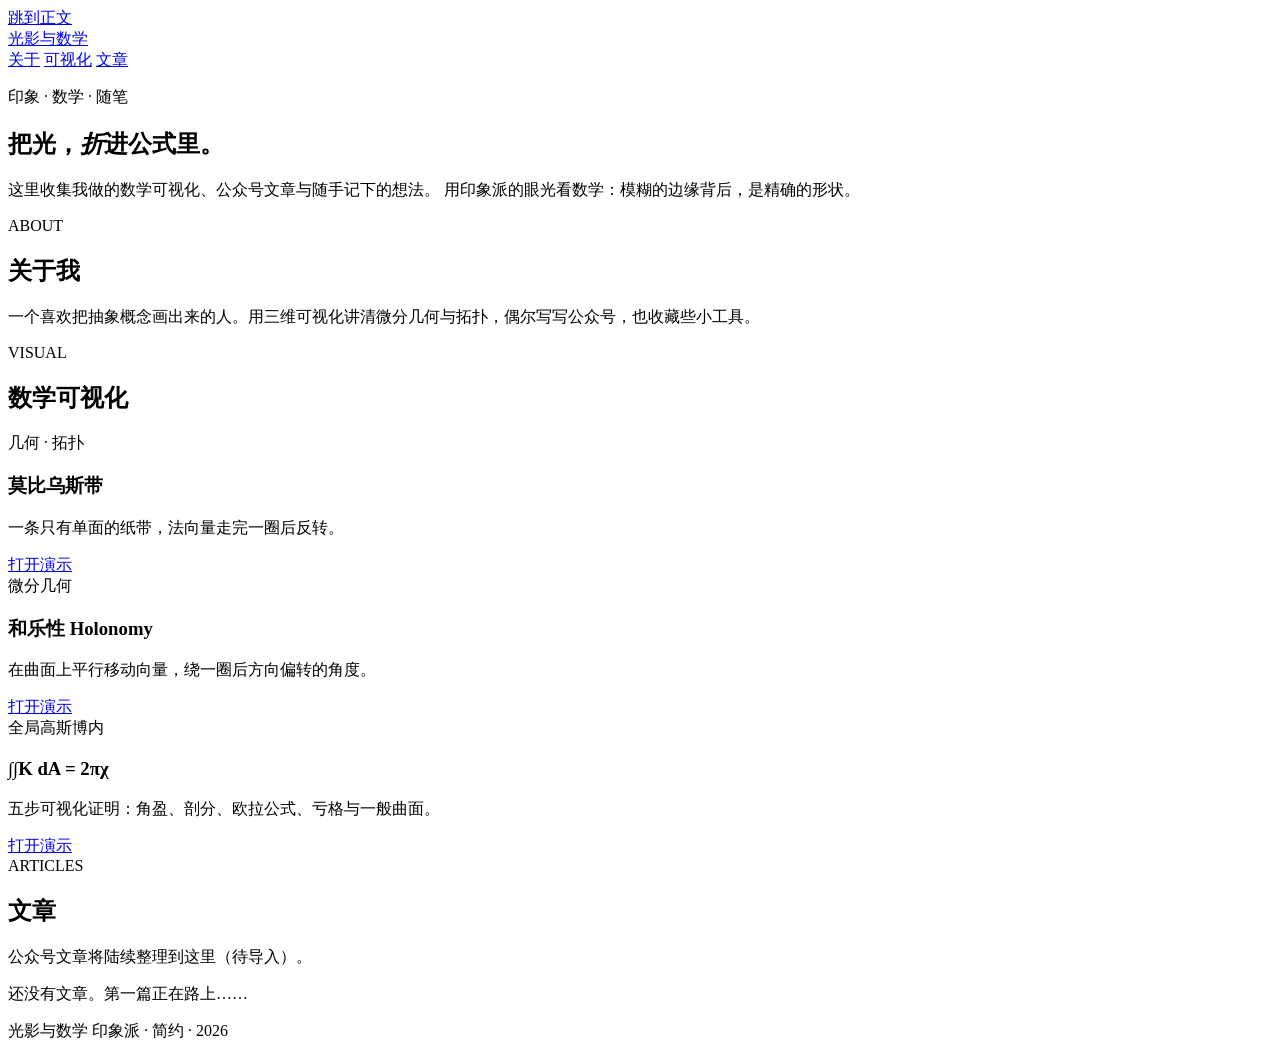
==== index.html @ b14ae3dd "add index.html" ====
<!DOCTYPE html>
<html lang="zh-CN">
<head>
<meta charset="utf-8">
<meta name="viewport" content="width=device-width, initial-scale=1">
<title>光影与数学 · 我的数字花园</title>
<meta name="description" content="我的主页：数学可视化、印象笔记、随笔与工具。">
<link rel="stylesheet" href="assets/style.css">
</head>
<body>
  <a class="skip" href="#main">跳到正文</a>
  <header class="site-header">
    <nav class="shell nav" aria-label="主导航">
      <a class="brand" href="./">光影与数学</a>
      <div class="nav-links">
        <a href="#about">关于</a>
        <a href="#visual">可视化</a>
        <a href="#articles">文章</a>
      </div>
    </nav>
  </header>

  <main id="main" class="shell">
    <!-- Hero -->
    <section class="hero">
      <p class="kicker">印象 · 数学 · 随笔</p>
      <h1 class="hero-title">把光，<em>折</em>进公式里。</h1>
      <p class="lede">这里收集我做的数学可视化、公众号文章与随手记下的想法。
         用印象派的眼光看数学：模糊的边缘背后，是精确的形状。</p>
    </section>

    <!-- 关于 -->
    <section id="about" class="section">
      <div class="sec-head">
        <span class="sec-index">ABOUT</span>
        <h2 class="sec-title">关于我</h2>
      </div>
      <p class="sec-copy">一个喜欢把抽象概念画出来的人。用三维可视化讲清微分几何与拓扑，偶尔写写公众号，也收藏些小工具。</p>
    </section>

    <!-- 可视化 -->
    <section id="visual" class="section">
      <div class="sec-head">
        <span class="sec-index">VISUAL</span>
        <h2 class="sec-title">数学可视化</h2>
      </div>
      <div class="card-grid">
        <article class="card" style="--accent:#c8d8e8">
          <span class="card-kicker">几何 · 拓扑</span>
          <h3 class="card-title">莫比乌斯带</h3>
          <p class="card-copy">一条只有单面的纸带，法向量走完一圈后反转。</p>
          <a class="btn" href="visual/mobius.html">打开演示</a>
        </article>
        <article class="card" style="--accent:#e8d8c8">
          <span class="card-kicker">微分几何</span>
          <h3 class="card-title">和乐性 Holonomy</h3>
          <p class="card-copy">在曲面上平行移动向量，绕一圈后方向偏转的角度。</p>
          <a class="btn" href="visual/holonomy.html">打开演示</a>
        </article>
        <article class="card" style="--accent:#d8e8d8">
          <span class="card-kicker">全局高斯博内</span>
          <h3 class="card-title">∫∫K dA = 2πχ</h3>
          <p class="card-copy">五步可视化证明：角盈、剖分、欧拉公式、亏格与一般曲面。</p>
          <a class="btn" href="visual/ggb.html">打开演示</a>
        </article>
      </div>
    </section>

    <!-- 文章 -->
    <section id="articles" class="section">
      <div class="sec-head">
        <span class="sec-index">ARTICLES</span>
        <h2 class="sec-title">文章</h2>
      </div>
      <p class="sec-copy dim">公众号文章将陆续整理到这里（待导入）。</p>
      <div class="article-list" id="articleList">
        <p class="empty">还没有文章。第一篇正在路上……</p>
      </div>
    </section>
  </main>

  <footer class="site-footer shell">
    <span>光影与数学</span>
    <span class="dim">印象派 · 简约 · 2026</span>
  </footer>
</body>
</html>
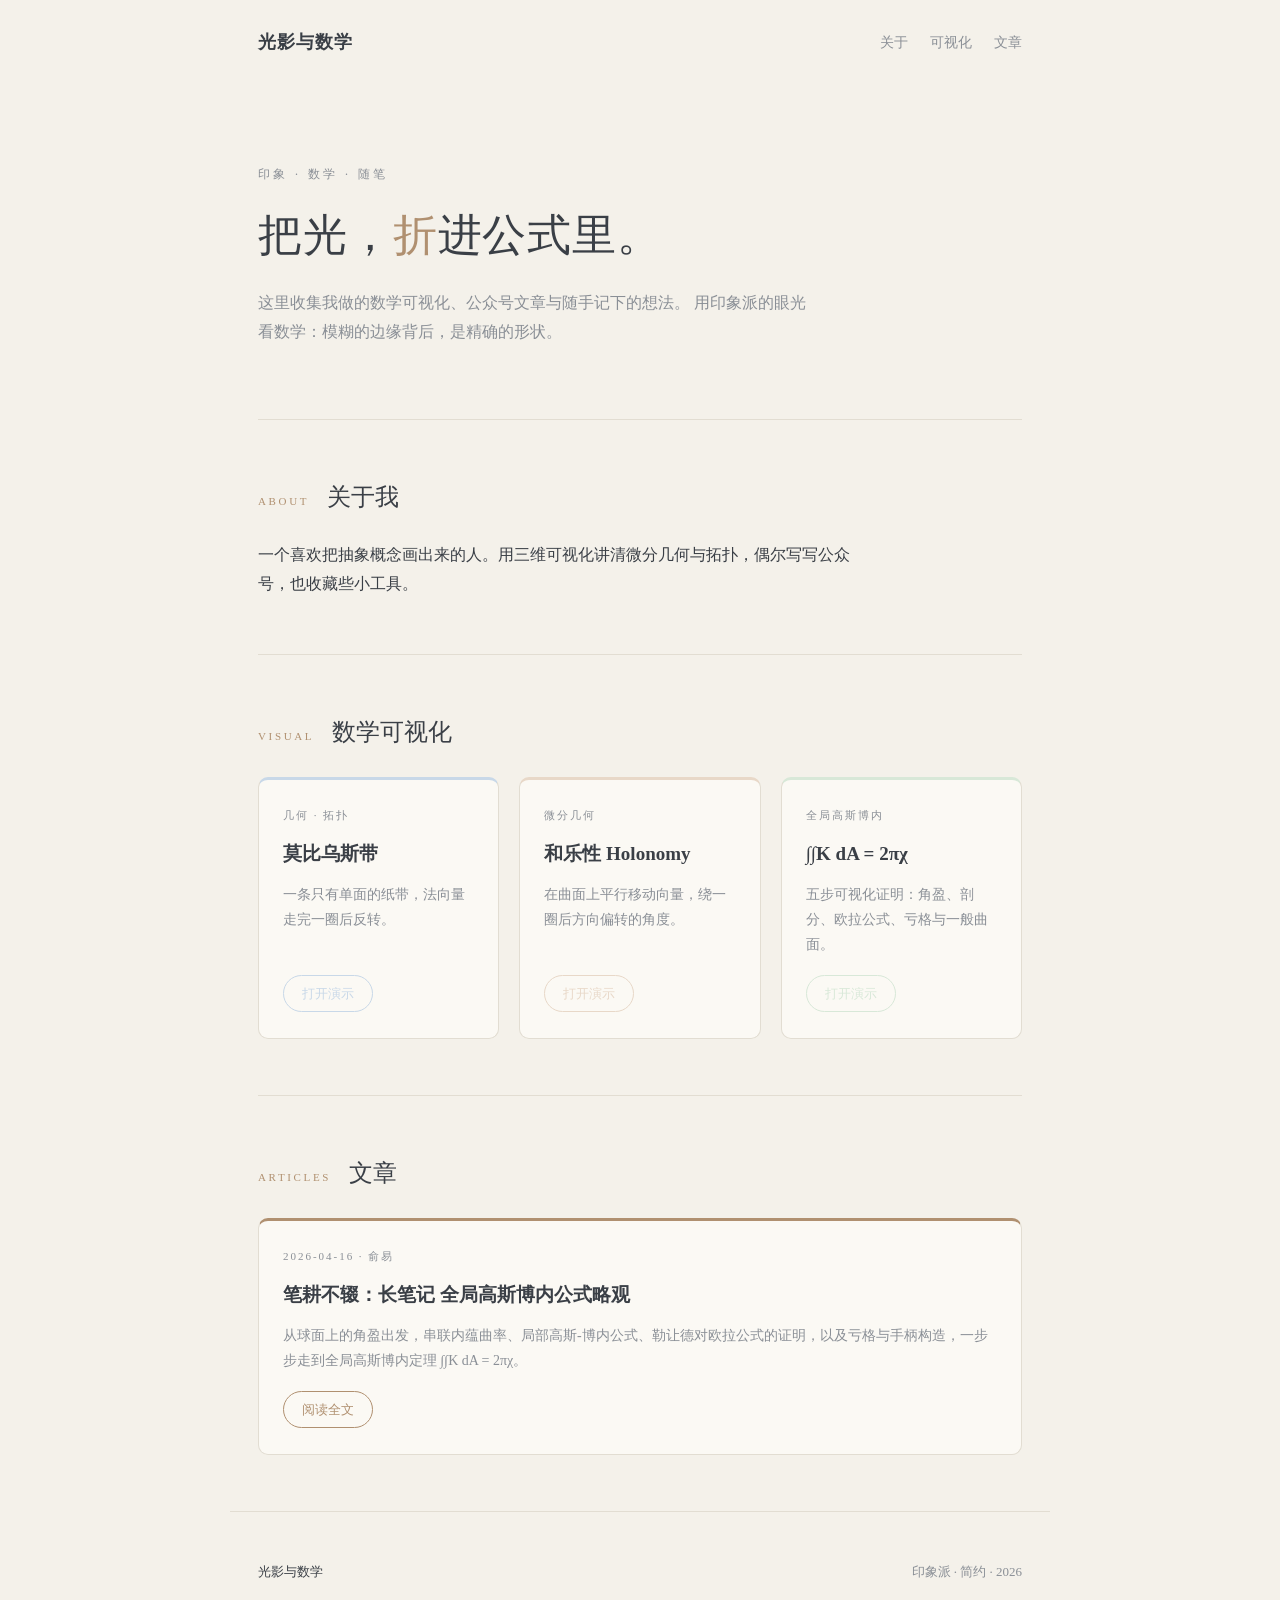
==== commit 1b2a1df0: "Add files via upload" ====
--- a/index.html
+++ b/index.html
@@ -72,9 +72,8 @@
         <span class="sec-index">ARTICLES</span>
         <h2 class="sec-title">文章</h2>
       </div>
-      <p class="sec-copy dim">公众号文章将陆续整理到这里（待导入）。</p>
       <div class="article-list" id="articleList">
-        <p class="empty">还没有文章。第一篇正在路上……</p>
+        <p class="empty">加载中……</p>
       </div>
     </section>
   </main>
@@ -83,5 +82,22 @@
     <span>光影与数学</span>
     <span class="dim">印象派 · 简约 · 2026</span>
   </footer>
+
+  <script>
+    // 加载文章索引
+    fetch('articles/index.json').then(r=>r.json()).then(list=>{
+      const el = document.getElementById('articleList');
+      if(!list || !list.length){ el.innerHTML = '<p class="empty">还没有文章。第一篇正在路上……</p>'; return; }
+      el.innerHTML = list.map(a=>
+        '<article class="card article-card">'+
+          '<span class="card-kicker">'+a.date+' · '+a.author+'</span>'+
+          '<h3 class="card-title"><a href="article.html?id='+a.id+'">'+a.title+'</a></h3>'+
+          '<p class="card-copy">'+a.summary+'</p>'+
+          '<a class="btn" href="article.html?id='+a.id+'">阅读全文</a>'+
+        '</article>').join('');
+    }).catch(()=>{
+      document.getElementById('articleList').innerHTML='<p class="empty">文章加载失败。</p>';
+    });
+  </script>
 </body>
 </html>
--- a/assets/style.css
+++ b/assets/style.css
@@ -0,0 +1,93 @@
+/* 印象派 · 简约
+   柔和的自然光色板，大量留白，细线分隔，克制而清晰。 */
+:root{
+  --bg:#f4f1ea;            /* 暖白画布 */
+  --ink:#3a3f46;           /* 文字 */
+  --dim:#8a8f96;           /* 次要文字 */
+  --line:#e2ddd2;          /* 分隔线 */
+  --card:#fbf9f4;
+  --mist:#c8d8e8;          /* 晨雾蓝 */
+  --sand:#e8d8c8;          /* 沙金 */
+  --sage:#d8e8d8;          /* 淡绿 */
+  --accent:#b09070;        /* 点缀 */
+}
+*{ box-sizing:border-box; margin:0; padding:0; }
+html{ scroll-behavior:smooth; }
+body{
+  background:var(--bg);
+  color:var(--ink);
+  font-family:"Noto Serif SC","Songti SC","Microsoft YaHei",Georgia,serif;
+  line-height:1.8;
+  -webkit-font-smoothing:antialiased;
+}
+.shell{ max-width:820px; margin:0 auto; padding:0 28px; }
+.skip{ position:absolute; left:-9999px; }
+a{ color:inherit; text-decoration:none; }
+
+/* ---------- 头部 ---------- */
+.site-header{ padding:26px 0 10px; }
+.nav{ display:flex; align-items:center; justify-content:space-between; }
+.brand{ font-size:18px; letter-spacing:.06em; color:var(--ink); font-weight:600; }
+.nav-links{ display:flex; gap:22px; font-size:14px; color:var(--dim); }
+.nav-links a:hover{ color:var(--accent); }
+
+/* ---------- Hero ---------- */
+.hero{ padding:96px 0 72px; }
+.kicker{ font-size:12px; letter-spacing:.28em; color:var(--dim); margin-bottom:22px; }
+.hero-title{
+  font-size:44px; line-height:1.25; font-weight:400; letter-spacing:.02em;
+}
+.hero-title em{ font-style:normal; color:var(--accent); }
+.lede{ margin-top:26px; color:var(--dim); font-size:16px; max-width:560px; }
+
+/* ---------- 通用 section ---------- */
+.section{ padding:56px 0; border-top:1px solid var(--line); }
+.sec-head{ display:flex; align-items:baseline; gap:18px; margin-bottom:22px; }
+.sec-index{ font-size:11px; letter-spacing:.24em; color:var(--accent); }
+.sec-title{ font-size:24px; font-weight:500; }
+.sec-copy{ color:var(--ink); max-width:620px; }
+.sec-copy.dim{ color:var(--dim); }
+
+/* ---------- 卡片 ---------- */
+.card-grid{ display:grid; grid-template-columns:repeat(auto-fit,minmax(230px,1fr)); gap:20px; }
+.card{
+  background:var(--card);
+  border:1px solid var(--line);
+  border-top:3px solid var(--accent);
+  border-radius:10px;
+  padding:26px 24px;
+  display:flex; flex-direction:column;
+  transition:transform .25s ease, box-shadow .25s ease;
+}
+.card:hover{ transform:translateY(-3px); box-shadow:0 12px 30px rgba(120,110,90,.10); }
+.card-kicker{ font-size:11px; letter-spacing:.18em; color:var(--dim); margin-bottom:12px; }
+.card-title{ font-size:19px; font-weight:600; margin-bottom:10px; }
+.card-copy{ font-size:14px; color:var(--dim); flex:1; margin-bottom:18px; }
+.btn{
+  align-self:flex-start;
+  font-size:13px; color:var(--accent);
+  border:1px solid var(--accent);
+  border-radius:20px; padding:6px 18px;
+  transition:background .2s, color .2s;
+}
+.btn:hover{ background:var(--accent); color:#fff; }
+
+/* ---------- 文章 ---------- */
+.article-list{ margin-top:8px; }
+.empty{ color:var(--dim); font-size:14px; font-style:italic; }
+
+/* ---------- 页脚 ---------- */
+.site-footer{
+  padding:48px 28px 40px;
+  border-top:1px solid var(--line);
+  display:flex; justify-content:space-between;
+  font-size:13px; color:var(--ink);
+}
+.dim{ color:var(--dim); }
+
+/* ---------- 响应式 ---------- */
+@media (max-width:640px){
+  .hero{ padding:64px 0 48px; }
+  .hero-title{ font-size:32px; }
+  .nav{ flex-direction:column; gap:12px; }
+}
